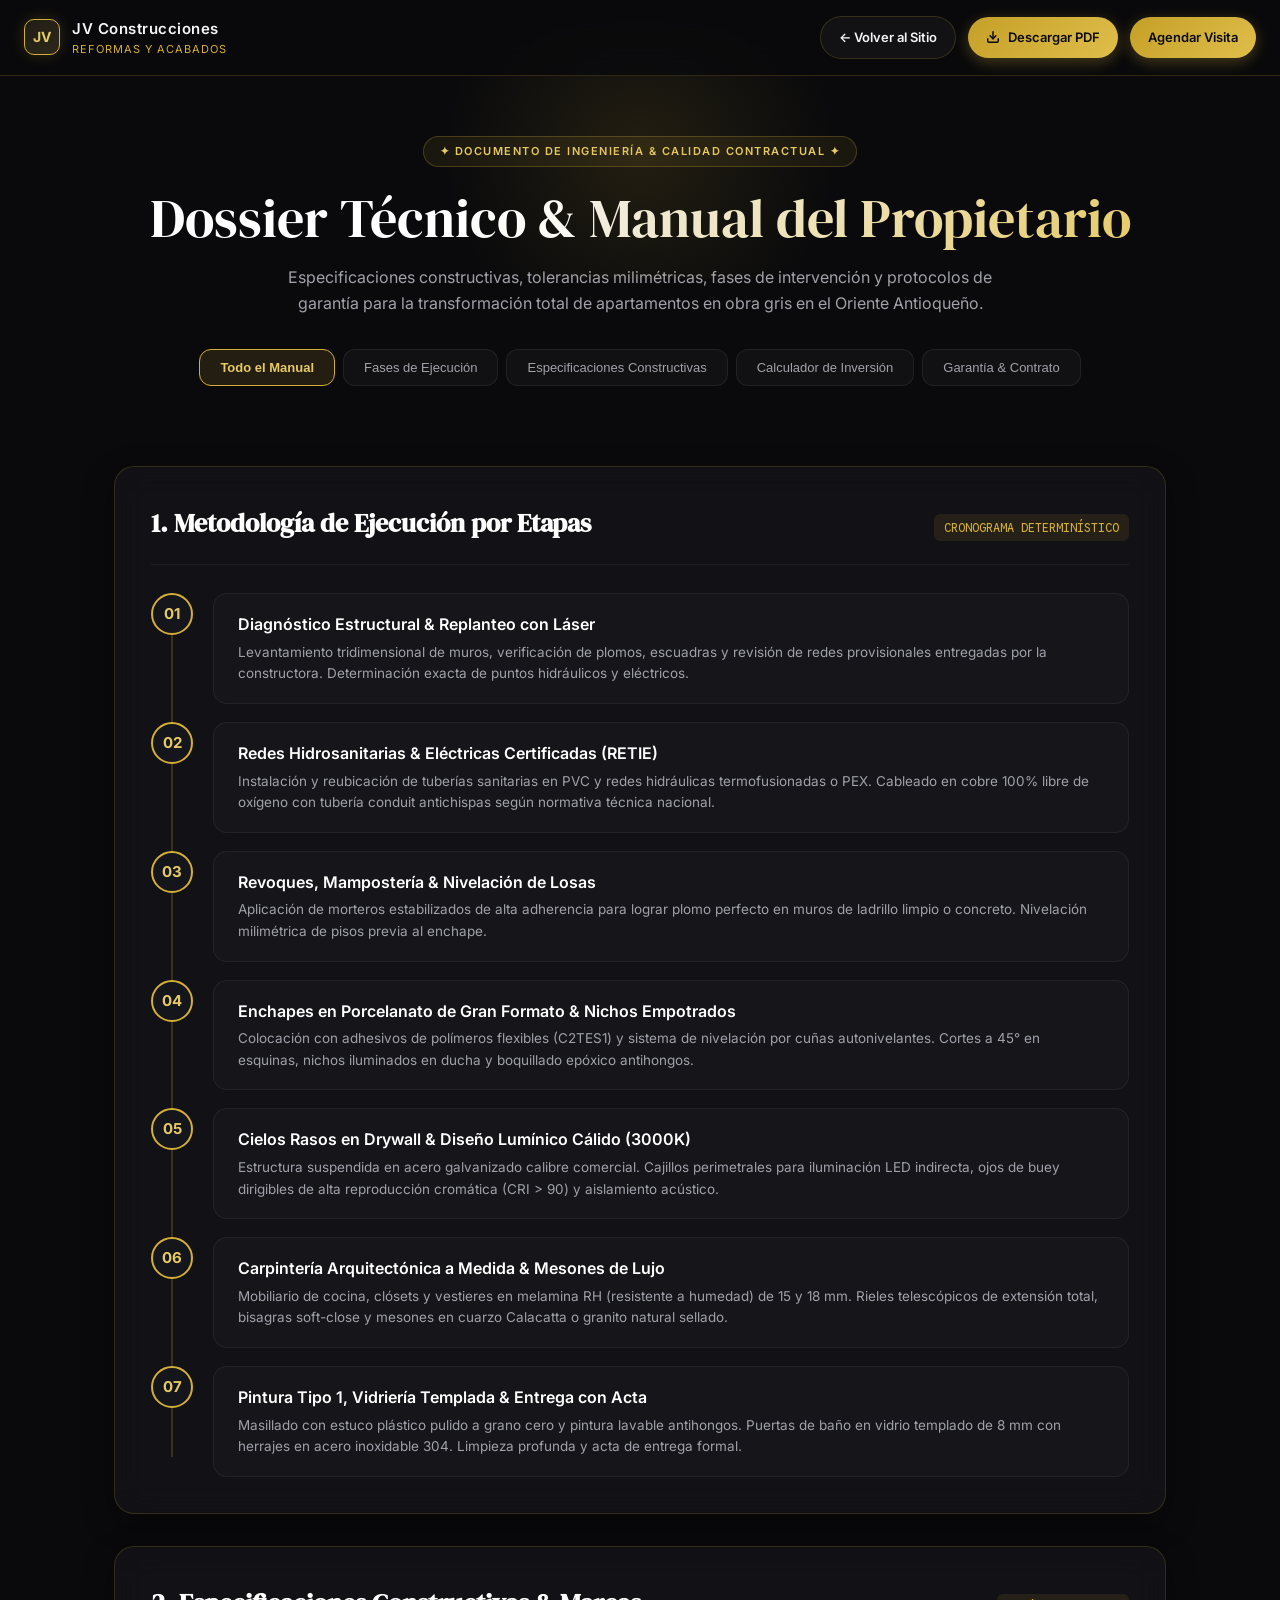
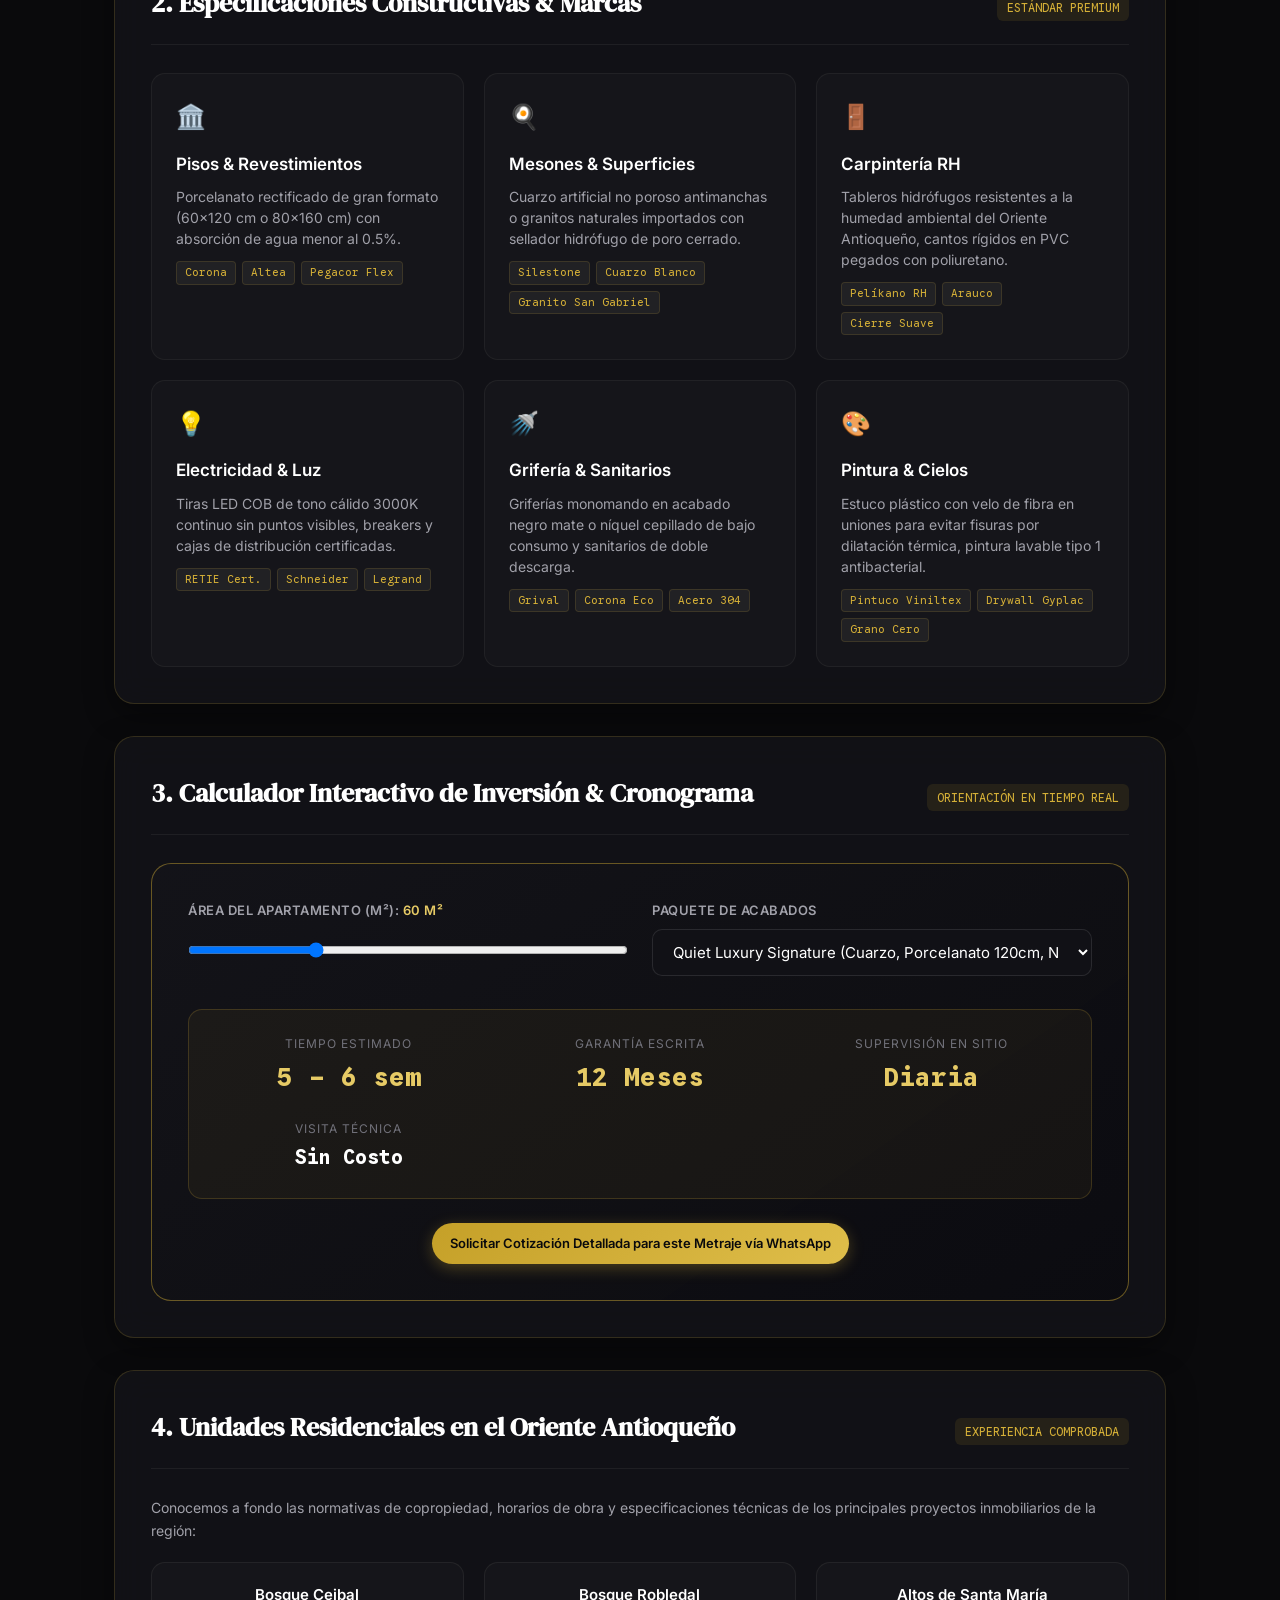
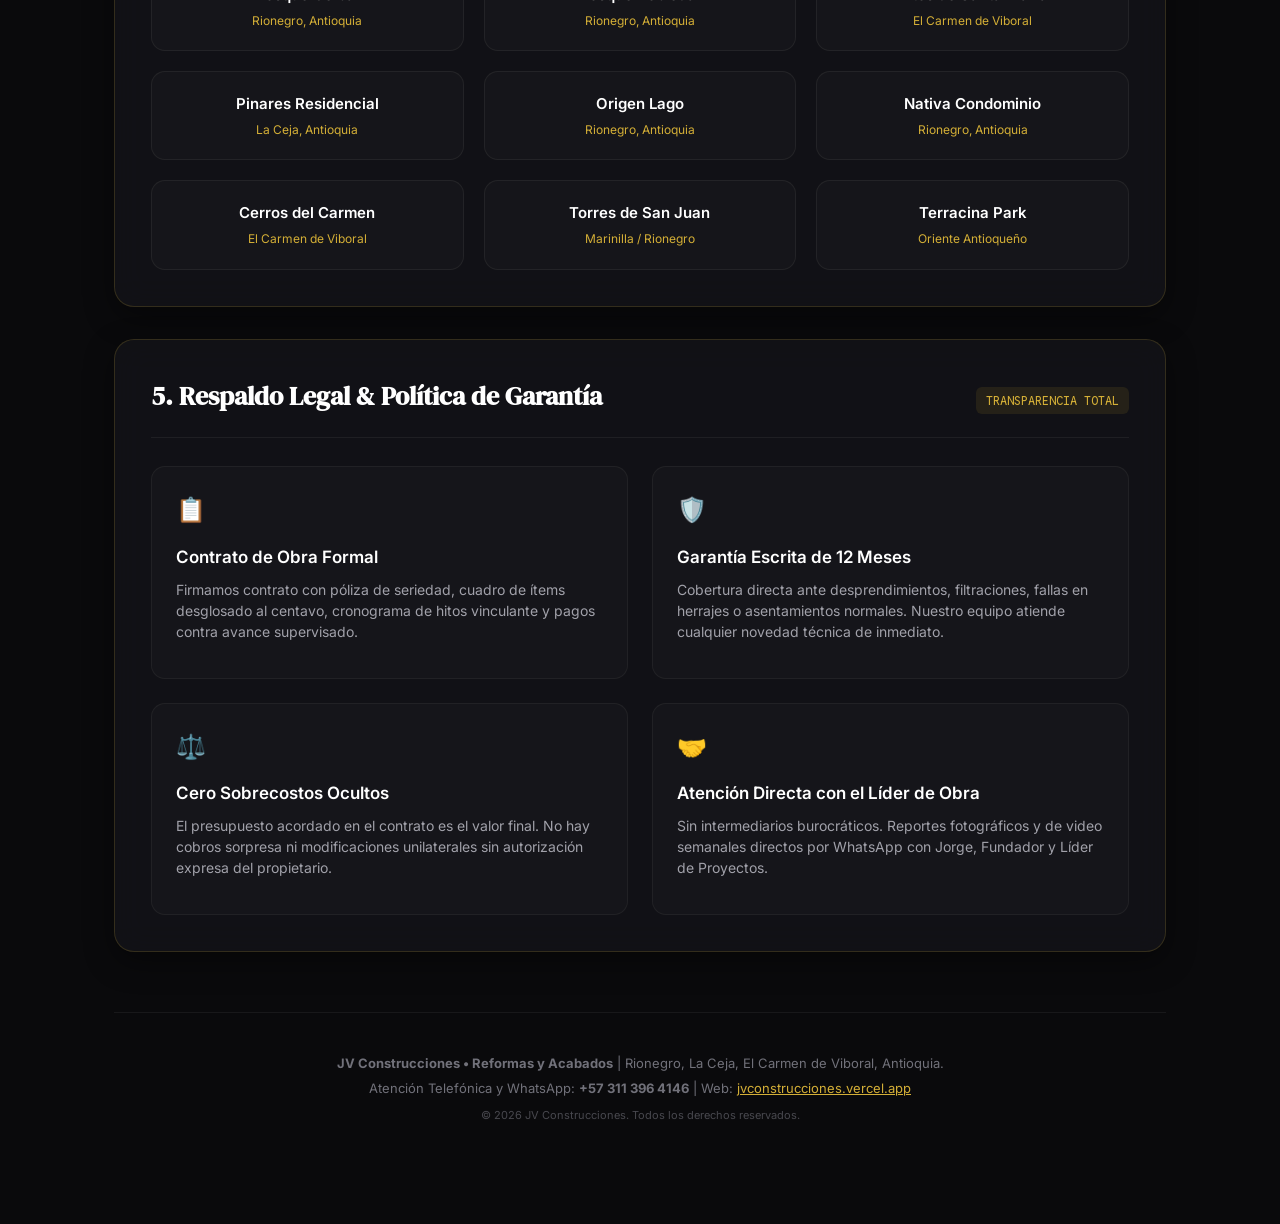
==== MANUAL_INTERACTIVO.html @ c681d83e "docs: introduce interactive technical dossier, compiled PDF, and Big Tech README standards" ====
<!DOCTYPE html>
<html lang="es">
<head>
    <meta charset="UTF-8">
    <meta name="viewport" content="width=device-width, initial-scale=1.0">
    <title>Dossier Técnico & Manual del Propietario | JV Construcciones • Reformas y Acabados</title>
    <meta name="description" content="Guía técnica integral y especificaciones de acabados para propietarios de apartamentos en obra gris en el Oriente Antioqueño. Rionegro, La Ceja, El Carmen de Viboral.">
    <link rel="preconnect" href="https://fonts.googleapis.com">
    <link rel="preconnect" href="https://fonts.gstatic.com" crossorigin>
    <link href="https://fonts.googleapis.com/css2?family=DM+Serif+Display:ital@0;1&family=Google+Sans+Code:wght@400;600&family=Google+Sans+Flex:opsz,wght@8..144,300;400;500;600;700&family=Inter:wght@300;400;500;600;700&display=swap" rel="stylesheet">
    <style>
        :root {
            --bg-obsidian: #0a0a0c;
            --bg-card: rgba(20, 20, 26, 0.75);
            --bg-card-hover: rgba(28, 28, 36, 0.85);
            --border-subtle: rgba(212, 175, 55, 0.18);
            --border-focus: rgba(212, 175, 55, 0.45);
            --gold-champagne: #d4af37;
            --gold-bright: #e6ca65;
            --text-primary: #f5f5f7;
            --text-secondary: #a1a1aa;
            --text-muted: #71717a;
            --radius-md: 14px;
            --radius-lg: 20px;
            --font-display: 'DM Serif Display', Georgia, serif;
            --font-sans: 'Google Sans Flex', 'Inter', -apple-system, BlinkMacSystemFont, sans-serif;
            --font-mono: 'Google Sans Code', monospace;
        }

        * {
            box-sizing: border-box;
            margin: 0;
            padding: 0;
        }

        body {
            background-color: var(--bg-obsidian);
            color: var(--text-primary);
            font-family: var(--font-sans);
            line-height: 1.6;
            -webkit-font-smoothing: antialiased;
            padding-bottom: 80px;
        }

        /* Top Bar */
        .top-nav {
            position: sticky;
            top: 0;
            z-index: 100;
            background: rgba(10, 10, 12, 0.85);
            backdrop-filter: blur(20px);
            -webkit-backdrop-filter: blur(20px);
            border-bottom: 1px solid var(--border-subtle);
            padding: 16px 24px;
            display: flex;
            justify-content: space-between;
            align-items: center;
        }

        .brand-logo {
            display: flex;
            align-items: center;
            gap: 12px;
            text-decoration: none;
            color: var(--text-primary);
        }

        .brand-badge {
            width: 36px;
            height: 36px;
            border-radius: 10px;
            background: linear-gradient(135deg, #1f1d16, #2d281a);
            border: 1px solid var(--gold-champagne);
            display: flex;
            align-items: center;
            justify-content: center;
            font-weight: 700;
            font-size: 14px;
            color: var(--gold-bright);
            box-shadow: 0 0 15px rgba(212, 175, 55, 0.2);
        }

        .brand-name {
            font-size: 15px;
            font-weight: 600;
            letter-spacing: 0.5px;
        }

        .brand-sub {
            font-size: 11px;
            color: var(--gold-champagne);
            letter-spacing: 1px;
            text-transform: uppercase;
        }

        .nav-actions {
            display: flex;
            align-items: center;
            gap: 12px;
        }

        .btn {
            display: inline-flex;
            align-items: center;
            gap: 8px;
            padding: 10px 18px;
            border-radius: 9999px;
            font-size: 13px;
            font-weight: 600;
            text-decoration: none;
            cursor: pointer;
            transition: all 0.2s ease;
            border: none;
        }

        .btn-primary {
            background: linear-gradient(135deg, #c5a028, #dfbe4a);
            color: #0a0a0c;
            box-shadow: 0 4px 15px rgba(212, 175, 55, 0.3);
        }

        .btn-primary:hover {
            transform: translateY(-1px);
            box-shadow: 0 6px 20px rgba(212, 175, 55, 0.45);
        }

        .btn-outline {
            background: rgba(255, 255, 255, 0.04);
            border: 1px solid var(--border-subtle);
            color: var(--text-primary);
        }

        .btn-outline:hover {
            background: rgba(255, 255, 255, 0.08);
            border-color: var(--gold-champagne);
        }

        /* Container */
        .container {
            max-width: 1100px;
            margin: 0 auto;
            padding: 0 24px;
        }

        /* Header Hero */
        .hero {
            padding: 60px 0 40px;
            text-align: center;
            position: relative;
        }

        .hero::before {
            content: '';
            position: absolute;
            top: 20%;
            left: 50%;
            transform: translate(-50%, -50%);
            width: 500px;
            height: 250px;
            background: radial-gradient(circle, rgba(212, 175, 55, 0.12) 0%, rgba(10, 10, 12, 0) 70%);
            pointer-events: none;
            z-index: 0;
        }

        .hero-pill {
            display: inline-flex;
            align-items: center;
            gap: 8px;
            padding: 6px 16px;
            border-radius: 9999px;
            background: rgba(212, 175, 55, 0.08);
            border: 1px solid rgba(212, 175, 55, 0.25);
            font-size: 11px;
            font-weight: 600;
            color: var(--gold-bright);
            letter-spacing: 1.5px;
            text-transform: uppercase;
            margin-bottom: 20px;
        }

        .hero h1 {
            font-family: var(--font-display);
            font-size: clamp(34px, 5vw, 54px);
            font-weight: 400;
            line-height: 1.15;
            margin-bottom: 16px;
            color: #ffffff;
        }

        .hero h1 span {
            background: linear-gradient(135deg, #f5f5f7, var(--gold-bright));
            -webkit-background-clip: text;
            -webkit-text-fill-color: transparent;
        }

        .hero p {
            max-width: 720px;
            margin: 0 auto 32px;
            font-size: 16px;
            color: var(--text-secondary);
        }

        /* Nav Pills / Tabs */
        .tab-nav {
            display: flex;
            justify-content: center;
            gap: 8px;
            margin-bottom: 40px;
            flex-wrap: wrap;
        }

        .tab-btn {
            padding: 10px 20px;
            border-radius: 12px;
            font-size: 13px;
            font-weight: 500;
            background: rgba(255, 255, 255, 0.03);
            border: 1px solid rgba(255, 255, 255, 0.07);
            color: var(--text-secondary);
            cursor: pointer;
            transition: all 0.2s;
        }

        .tab-btn:hover {
            background: rgba(255, 255, 255, 0.07);
            color: #ffffff;
        }

        .tab-btn.active {
            background: rgba(212, 175, 55, 0.12);
            border-color: var(--gold-champagne);
            color: var(--gold-bright);
            font-weight: 600;
        }

        /* Section Layout */
        .section-card {
            background: var(--bg-card);
            border: 1px solid var(--border-subtle);
            border-radius: var(--radius-lg);
            padding: 36px;
            margin-bottom: 32px;
            backdrop-filter: blur(16px);
            box-shadow: 0 10px 30px rgba(0, 0, 0, 0.4);
        }

        .section-header {
            display: flex;
            justify-content: space-between;
            align-items: baseline;
            border-bottom: 1px solid rgba(255, 255, 255, 0.06);
            padding-bottom: 20px;
            margin-bottom: 28px;
            flex-wrap: wrap;
            gap: 12px;
        }

        .section-title {
            font-family: var(--font-display);
            font-size: 26px;
            color: #ffffff;
            display: flex;
            align-items: center;
            gap: 12px;
        }

        .section-tag {
            font-family: var(--font-mono);
            font-size: 12px;
            color: var(--gold-champagne);
            background: rgba(212, 175, 55, 0.1);
            padding: 4px 10px;
            border-radius: 6px;
        }

        /* Grid */
        .grid-2 {
            display: grid;
            grid-template-columns: repeat(auto-fit, minmax(320px, 1fr));
            gap: 24px;
        }

        .grid-3 {
            display: grid;
            grid-template-columns: repeat(auto-fit, minmax(260px, 1fr));
            gap: 20px;
        }

        /* Cards */
        .spec-item {
            background: rgba(255, 255, 255, 0.02);
            border: 1px solid rgba(255, 255, 255, 0.05);
            border-radius: var(--radius-md);
            padding: 24px;
            transition: all 0.2s;
        }

        .spec-item:hover {
            border-color: rgba(212, 175, 55, 0.3);
            background: rgba(255, 255, 255, 0.04);
            transform: translateY(-2px);
        }

        .spec-item-icon {
            font-size: 24px;
            margin-bottom: 14px;
            display: inline-block;
        }

        .spec-item-title {
            font-size: 17px;
            font-weight: 600;
            color: #ffffff;
            margin-bottom: 8px;
        }

        .spec-item-desc {
            font-size: 14px;
            color: var(--text-secondary);
            line-height: 1.5;
            margin-bottom: 12px;
        }

        .spec-badge-list {
            display: flex;
            flex-wrap: wrap;
            gap: 6px;
        }

        .spec-mini-badge {
            font-size: 11px;
            font-family: var(--font-mono);
            padding: 2px 8px;
            border-radius: 4px;
            background: rgba(255, 255, 255, 0.05);
            color: var(--gold-champagne);
            border: 1px solid rgba(212, 175, 55, 0.15);
        }

        /* Interactive Estimator */
        .calc-box {
            background: linear-gradient(145deg, rgba(20, 20, 26, 0.9), rgba(12, 12, 16, 0.95));
            border: 1px solid var(--border-focus);
            border-radius: var(--radius-lg);
            padding: 36px;
        }

        .calc-controls {
            display: grid;
            grid-template-columns: 1fr 1fr;
            gap: 24px;
            margin-bottom: 30px;
        }

        @media (max-width: 680px) {
            .calc-controls {
                grid-template-columns: 1fr;
            }
        }

        .calc-field label {
            display: block;
            font-size: 13px;
            font-weight: 600;
            color: var(--text-secondary);
            margin-bottom: 8px;
            text-transform: uppercase;
            letter-spacing: 0.5px;
        }

        .calc-select, .calc-range {
            width: 100%;
            padding: 12px 16px;
            border-radius: 10px;
            background: #111116;
            border: 1px solid rgba(255, 255, 255, 0.1);
            color: #ffffff;
            font-size: 15px;
            font-family: var(--font-sans);
            outline: none;
            transition: border-color 0.2s;
        }

        .calc-select:focus {
            border-color: var(--gold-champagne);
        }

        .calc-results {
            background: rgba(212, 175, 55, 0.05);
            border: 1px solid rgba(212, 175, 55, 0.2);
            border-radius: var(--radius-md);
            padding: 24px;
            display: grid;
            grid-template-columns: repeat(auto-fit, minmax(200px, 1fr));
            gap: 20px;
            text-align: center;
        }

        .calc-metric-label {
            font-size: 12px;
            color: var(--text-muted);
            text-transform: uppercase;
            letter-spacing: 1px;
            margin-bottom: 4px;
        }

        .calc-metric-val {
            font-size: 26px;
            font-weight: 700;
            color: var(--gold-bright);
            font-family: var(--font-mono);
        }

        /* Process Steps */
        .step-timeline {
            display: flex;
            flex-direction: column;
            gap: 18px;
            position: relative;
        }

        .step-timeline::before {
            content: '';
            position: absolute;
            left: 20px;
            top: 20px;
            bottom: 20px;
            width: 2px;
            background: rgba(212, 175, 55, 0.2);
        }

        .step-row {
            display: flex;
            gap: 20px;
            position: relative;
        }

        .step-num {
            width: 42px;
            height: 42px;
            border-radius: 50%;
            background: #15151c;
            border: 2px solid var(--gold-champagne);
            color: var(--gold-bright);
            font-weight: 700;
            font-size: 15px;
            display: flex;
            align-items: center;
            justify-content: center;
            flex-shrink: 0;
            z-index: 2;
        }

        .step-content {
            background: rgba(255, 255, 255, 0.02);
            border: 1px solid rgba(255, 255, 255, 0.06);
            border-radius: var(--radius-md);
            padding: 18px 24px;
            flex-grow: 1;
        }

        .step-heading {
            font-size: 16px;
            font-weight: 600;
            color: #ffffff;
            margin-bottom: 4px;
        }

        .step-text {
            font-size: 13.5px;
            color: var(--text-secondary);
        }

        /* Unit Projects Grid */
        .unit-card {
            background: rgba(255, 255, 255, 0.02);
            border: 1px solid rgba(255, 255, 255, 0.06);
            border-radius: var(--radius-md);
            padding: 20px;
            text-align: center;
            transition: all 0.2s;
        }

        .unit-card:hover {
            border-color: var(--gold-champagne);
            background: rgba(212, 175, 55, 0.04);
            transform: translateY(-2px);
        }

        .unit-card-name {
            font-size: 15px;
            font-weight: 600;
            color: #ffffff;
            margin-bottom: 4px;
        }

        .unit-card-loc {
            font-size: 12px;
            color: var(--gold-champagne);
        }

        /* Footer */
        .footer-note {
            text-align: center;
            padding: 40px 0 20px;
            color: var(--text-muted);
            font-size: 13px;
            border-top: 1px solid rgba(255, 255, 255, 0.06);
            margin-top: 60px;
        }

        /* Print Mode for PDF Compilation */
        @media print {
            body {
                background-color: #ffffff !important;
                color: #111111 !important;
                padding-bottom: 0;
            }
            .top-nav, .nav-actions, .tab-nav, .btn, .calc-controls {
                display: none !important;
            }
            .section-card {
                background: #ffffff !important;
                border: 1px solid #e0e0e0 !important;
                box-shadow: none !important;
                color: #111111 !important;
                page-break-inside: avoid;
                margin-bottom: 24px;
                padding: 20px;
            }
            .hero h1, .section-title, .spec-item-title, .step-heading, .unit-card-name {
                color: #111111 !important;
            }
            .hero p, .spec-item-desc, .step-text, .text-secondary {
                color: #444444 !important;
            }
            .calc-box, .calc-results {
                background: #f8f9fa !important;
                border: 1px solid #cccccc !important;
            }
            .calc-metric-val {
                color: #997300 !important;
            }
            .step-num {
                background: #ffffff !important;
                border-color: #997300 !important;
                color: #997300 !important;
            }
            .step-timeline::before {
                background: #cccccc !important;
            }
            .spec-item, .step-content, .unit-card {
                background: #ffffff !important;
                border: 1px solid #e5e5e5 !important;
            }
        }
    </style>
</head>
<body>

    <!-- Sticky Navigation -->
    <nav class="top-nav">
        <a href="index.html" class="brand-logo">
            <div class="brand-badge">JV</div>
            <div>
                <div class="brand-name">JV Construcciones</div>
                <div class="brand-sub">Reformas y Acabados</div>
            </div>
        </a>
        <div class="nav-actions">
            <a href="index.html" class="btn btn-outline">← Volver al Sitio</a>
            <a href="dossier.pdf" download="DOSSIER_TECNICO_JV_CONSTRUCCIONES.pdf" class="btn btn-primary" id="btn-pdf-download">
                <svg width="14" height="14" viewBox="0 0 24 24" fill="none" stroke="currentColor" stroke-width="2.5" stroke-linecap="round" stroke-linejoin="round"><path d="M21 15v4a2 2 0 0 1-2 2H5a2 2 0 0 1-2-2v-4"></path><polyline points="7 10 12 15 17 10"></polyline><line x1="12" y1="15" x2="12" y2="3"></line></svg>
                Descargar PDF
            </a>
            <a href="https://wa.me/573113964146?text=Hola%20JV%20Construcciones,%20le%C3%AD%20el%20Dossier%20T%C3%A9cnico%20y%20deseo%20agendar%20una%20visita%20de%20valoraci%C3%B3n." class="btn btn-primary" target="_blank" rel="noopener">
                Agendar Visita
            </a>
        </div>
    </nav>

    <!-- Header Hero -->
    <header class="hero container">
        <div class="hero-pill">✦ DOCUMENTO DE INGENIERÍA & CALIDAD CONTRACTUAL ✦</div>
        <h1>Dossier Técnico & <span>Manual del Propietario</span></h1>
        <p>Especificaciones constructivas, tolerancias milimétricas, fases de intervención y protocolos de garantía para la transformación total de apartamentos en obra gris en el Oriente Antioqueño.</p>

        <!-- Navigation Tabs -->
        <div class="tab-nav">
            <button class="tab-btn active" onclick="filterTab('todos')">Todo el Manual</button>
            <button class="tab-btn" onclick="filterTab('fases')">Fases de Ejecución</button>
            <button class="tab-btn" onclick="filterTab('especificaciones')">Especificaciones Constructivas</button>
            <button class="tab-btn" onclick="filterTab('estimador')">Calculador de Inversión</button>
            <button class="tab-btn" onclick="filterTab('garantia')">Garantía & Contrato</button>
        </div>
    </header>

    <main class="container">

        <!-- Section 1: Protocolo de Fases -->
        <section class="section-card tab-content" id="sec-fases">
            <div class="section-header">
                <h2 class="section-title">
                    <span>1. Metodología de Ejecución por Etapas</span>
                </h2>
                <span class="section-tag">CRONOGRAMA DETERMINÍSTICO</span>
            </div>
            <div class="step-timeline">
                <div class="step-row">
                    <div class="step-num">01</div>
                    <div class="step-content">
                        <h3 class="step-heading">Diagnóstico Estructural & Replanteo con Láser</h3>
                        <p class="step-text">Levantamiento tridimensional de muros, verificación de plomos, escuadras y revisión de redes provisionales entregadas por la constructora. Determinación exacta de puntos hidráulicos y eléctricos.</p>
                    </div>
                </div>
                <div class="step-row">
                    <div class="step-num">02</div>
                    <div class="step-content">
                        <h3 class="step-heading">Redes Hidrosanitarias & Eléctricas Certificadas (RETIE)</h3>
                        <p class="step-text">Instalación y reubicación de tuberías sanitarias en PVC y redes hidráulicas termofusionadas o PEX. Cableado en cobre 100% libre de oxígeno con tubería conduit antichispas según normativa técnica nacional.</p>
                    </div>
                </div>
                <div class="step-row">
                    <div class="step-num">03</div>
                    <div class="step-content">
                        <h3 class="step-heading">Revoques, Mampostería & Nivelación de Losas</h3>
                        <p class="step-text">Aplicación de morteros estabilizados de alta adherencia para lograr plomo perfecto en muros de ladrillo limpio o concreto. Nivelación milimétrica de pisos previa al enchape.</p>
                    </div>
                </div>
                <div class="step-row">
                    <div class="step-num">04</div>
                    <div class="step-content">
                        <h3 class="step-heading">Enchapes en Porcelanato de Gran Formato & Nichos Empotrados</h3>
                        <p class="step-text">Colocación con adhesivos de polímeros flexibles (C2TES1) y sistema de nivelación por cuñas autonivelantes. Cortes a 45° en esquinas, nichos iluminados en ducha y boquillado epóxico antihongos.</p>
                    </div>
                </div>
                <div class="step-row">
                    <div class="step-num">05</div>
                    <div class="step-content">
                        <h3 class="step-heading">Cielos Rasos en Drywall & Diseño Lumínico Cálido (3000K)</h3>
                        <p class="step-text">Estructura suspendida en acero galvanizado calibre comercial. Cajillos perimetrales para iluminación LED indirecta, ojos de buey dirigibles de alta reproducción cromática (CRI > 90) y aislamiento acústico.</p>
                    </div>
                </div>
                <div class="step-row">
                    <div class="step-num">06</div>
                    <div class="step-content">
                        <h3 class="step-heading">Carpintería Arquitectónica a Medida & Mesones de Lujo</h3>
                        <p class="step-text">Mobiliario de cocina, clósets y vestieres en melamina RH (resistente a humedad) de 15 y 18 mm. Rieles telescópicos de extensión total, bisagras soft-close y mesones en cuarzo Calacatta o granito natural sellado.</p>
                    </div>
                </div>
                <div class="step-row">
                    <div class="step-num">07</div>
                    <div class="step-content">
                        <h3 class="step-heading">Pintura Tipo 1, Vidriería Templada & Entrega con Acta</h3>
                        <p class="step-text">Masillado con estuco plástico pulido a grano cero y pintura lavable antihongos. Puertas de baño en vidrio templado de 8 mm con herrajes en acero inoxidable 304. Limpieza profunda y acta de entrega formal.</p>
                    </div>
                </div>
            </div>
        </section>

        <!-- Section 2: Especificaciones de Materiales -->
        <section class="section-card tab-content" id="sec-especificaciones">
            <div class="section-header">
                <h2 class="section-title">
                    <span>2. Especificaciones Constructivas & Marcas</span>
                </h2>
                <span class="section-tag">ESTÁNDAR PREMIUM</span>
            </div>
            <div class="grid-3">
                <div class="spec-item">
                    <div class="spec-item-icon">🏛️</div>
                    <h3 class="spec-item-title">Pisos & Revestimientos</h3>
                    <p class="spec-item-desc">Porcelanato rectificado de gran formato (60x120 cm o 80x160 cm) con absorción de agua menor al 0.5%.</p>
                    <div class="spec-badge-list">
                        <span class="spec-mini-badge">Corona</span>
                        <span class="spec-mini-badge">Altea</span>
                        <span class="spec-mini-badge">Pegacor Flex</span>
                    </div>
                </div>
                <div class="spec-item">
                    <div class="spec-item-icon">🍳</div>
                    <h3 class="spec-item-title">Mesones & Superficies</h3>
                    <p class="spec-item-desc">Cuarzo artificial no poroso antimanchas o granitos naturales importados con sellador hidrófugo de poro cerrado.</p>
                    <div class="spec-badge-list">
                        <span class="spec-mini-badge">Silestone</span>
                        <span class="spec-mini-badge">Cuarzo Blanco</span>
                        <span class="spec-mini-badge">Granito San Gabriel</span>
                    </div>
                </div>
                <div class="spec-item">
                    <div class="spec-item-icon">🚪</div>
                    <h3 class="spec-item-title">Carpintería RH</h3>
                    <p class="spec-item-desc">Tableros hidrófugos resistentes a la humedad ambiental del Oriente Antioqueño, cantos rígidos en PVC pegados con poliuretano.</p>
                    <div class="spec-badge-list">
                        <span class="spec-mini-badge">Pelíkano RH</span>
                        <span class="spec-mini-badge">Arauco</span>
                        <span class="spec-mini-badge">Cierre Suave</span>
                    </div>
                </div>
                <div class="spec-item">
                    <div class="spec-item-icon">💡</div>
                    <h3 class="spec-item-title">Electricidad & Luz</h3>
                    <p class="spec-item-desc">Tiras LED COB de tono cálido 3000K continuo sin puntos visibles, breakers y cajas de distribución certificadas.</p>
                    <div class="spec-badge-list">
                        <span class="spec-mini-badge">RETIE Cert.</span>
                        <span class="spec-mini-badge">Schneider</span>
                        <span class="spec-mini-badge">Legrand</span>
                    </div>
                </div>
                <div class="spec-item">
                    <div class="spec-item-icon">🚿</div>
                    <h3 class="spec-item-title">Grifería & Sanitarios</h3>
                    <p class="spec-item-desc">Griferías monomando en acabado negro mate o níquel cepillado de bajo consumo y sanitarios de doble descarga.</p>
                    <div class="spec-badge-list">
                        <span class="spec-mini-badge">Grival</span>
                        <span class="spec-mini-badge">Corona Eco</span>
                        <span class="spec-mini-badge">Acero 304</span>
                    </div>
                </div>
                <div class="spec-item">
                    <div class="spec-item-icon">🎨</div>
                    <h3 class="spec-item-title">Pintura & Cielos</h3>
                    <p class="spec-item-desc">Estuco plástico con velo de fibra en uniones para evitar fisuras por dilatación térmica, pintura lavable tipo 1 antibacterial.</p>
                    <div class="spec-badge-list">
                        <span class="spec-mini-badge">Pintuco Viniltex</span>
                        <span class="spec-mini-badge">Drywall Gyplac</span>
                        <span class="spec-mini-badge">Grano Cero</span>
                    </div>
                </div>
            </div>
        </section>

        <!-- Section 3: Calculador de Inversión y Cronograma -->
        <section class="section-card tab-content" id="sec-estimador">
            <div class="section-header">
                <h2 class="section-title">
                    <span>3. Calculador Interactivo de Inversión & Cronograma</span>
                </h2>
                <span class="section-tag">ORIENTACIÓN EN TIEMPO REAL</span>
            </div>
            <div class="calc-box">
                <div class="calc-controls">
                    <div class="calc-field">
                        <label for="calc-area">Área del Apartamento (m²): <span id="area-val" style="color:var(--gold-bright)">60 m²</span></label>
                        <input type="range" id="calc-area" class="calc-range" min="35" max="130" value="60" step="5" oninput="updateEstimate()">
                    </div>
                    <div class="calc-field">
                        <label for="calc-plan">Paquete de Acabados</label>
                        <select id="calc-plan" class="calc-select" onchange="updateEstimate()">
                            <option value="integral">Integral Armonía (Pisos, Cocina, Baños, Techos)</option>
                            <option value="luxury" selected>Quiet Luxury Signature (Cuarzo, Porcelanato 120cm, Nichos LED)</option>
                            <option value="premium">Custom High-End (Diseño Arquitectónico Completo)</option>
                        </select>
                    </div>
                </div>
                <div class="calc-results">
                    <div>
                        <div class="calc-metric-label">Tiempo Estimado</div>
                        <div class="calc-metric-val" id="res-time">5 - 6 sem</div>
                    </div>
                    <div>
                        <div class="calc-metric-label">Garantía Escrita</div>
                        <div class="calc-metric-val">12 Meses</div>
                    </div>
                    <div>
                        <div class="calc-metric-label">Supervisión en Sitio</div>
                        <div class="calc-metric-val">Diaria</div>
                    </div>
                    <div>
                        <div class="calc-metric-label">Visita Técnica</div>
                        <div class="calc-metric-val" style="font-size:20px; color:#ffffff;">Sin Costo</div>
                    </div>
                </div>
                <div style="text-align:center; margin-top:24px;">
                    <a href="#" id="calc-wa-link" class="btn btn-primary" target="_blank" rel="noopener">
                        Solicitar Cotización Detallada para este Metraje vía WhatsApp
                    </a>
                </div>
            </div>
        </section>

        <!-- Section 4: Unidades Residenciales con Experiencia -->
        <section class="section-card tab-content" id="sec-unidades">
            <div class="section-header">
                <h2 class="section-title">
                    <span>4. Unidades Residenciales en el Oriente Antioqueño</span>
                </h2>
                <span class="section-tag">EXPERIENCIA COMPROBADA</span>
            </div>
            <p style="color:var(--text-secondary); margin-bottom:20px; font-size:14px;">Conocemos a fondo las normativas de copropiedad, horarios de obra y especificaciones técnicas de los principales proyectos inmobiliarios de la región:</p>
            <div class="grid-3">
                <div class="unit-card">
                    <div class="unit-card-name">Bosque Ceibal</div>
                    <div class="unit-card-loc">Rionegro, Antioquia</div>
                </div>
                <div class="unit-card">
                    <div class="unit-card-name">Bosque Robledal</div>
                    <div class="unit-card-loc">Rionegro, Antioquia</div>
                </div>
                <div class="unit-card">
                    <div class="unit-card-name">Altos de Santa María</div>
                    <div class="unit-card-loc">El Carmen de Viboral</div>
                </div>
                <div class="unit-card">
                    <div class="unit-card-name">Pinares Residencial</div>
                    <div class="unit-card-loc">La Ceja, Antioquia</div>
                </div>
                <div class="unit-card">
                    <div class="unit-card-name">Origen Lago</div>
                    <div class="unit-card-loc">Rionegro, Antioquia</div>
                </div>
                <div class="unit-card">
                    <div class="unit-card-name">Nativa Condominio</div>
                    <div class="unit-card-loc">Rionegro, Antioquia</div>
                </div>
                <div class="unit-card">
                    <div class="unit-card-name">Cerros del Carmen</div>
                    <div class="unit-card-loc">El Carmen de Viboral</div>
                </div>
                <div class="unit-card">
                    <div class="unit-card-name">Torres de San Juan</div>
                    <div class="unit-card-loc">Marinilla / Rionegro</div>
                </div>
                <div class="unit-card">
                    <div class="unit-card-name">Terracina Park</div>
                    <div class="unit-card-loc">Oriente Antioqueño</div>
                </div>
            </div>
        </section>

        <!-- Section 5: Garantía & Blindaje Contractual -->
        <section class="section-card tab-content" id="sec-garantia">
            <div class="section-header">
                <h2 class="section-title">
                    <span>5. Respaldo Legal & Política de Garantía</span>
                </h2>
                <span class="section-tag">TRANSPARENCIA TOTAL</span>
            </div>
            <div class="grid-2">
                <div class="spec-item">
                    <div class="spec-item-icon">📋</div>
                    <h3 class="spec-item-title">Contrato de Obra Formal</h3>
                    <p class="spec-item-desc">Firmamos contrato con póliza de seriedad, cuadro de ítems desglosado al centavo, cronograma de hitos vinculante y pagos contra avance supervisado.</p>
                </div>
                <div class="spec-item">
                    <div class="spec-item-icon">🛡️</div>
                    <h3 class="spec-item-title">Garantía Escrita de 12 Meses</h3>
                    <p class="spec-item-desc">Cobertura directa ante desprendimientos, filtraciones, fallas en herrajes o asentamientos normales. Nuestro equipo atiende cualquier novedad técnica de inmediato.</p>
                </div>
                <div class="spec-item">
                    <div class="spec-item-icon">⚖️</div>
                    <h3 class="spec-item-title">Cero Sobrecostos Ocultos</h3>
                    <p class="spec-item-desc">El presupuesto acordado en el contrato es el valor final. No hay cobros sorpresa ni modificaciones unilaterales sin autorización expresa del propietario.</p>
                </div>
                <div class="spec-item">
                    <div class="spec-item-icon">🤝</div>
                    <h3 class="spec-item-title">Atención Directa con el Líder de Obra</h3>
                    <p class="spec-item-desc">Sin intermediarios burocráticos. Reportes fotográficos y de video semanales directos por WhatsApp con Jorge, Fundador y Líder de Proyectos.</p>
                </div>
            </div>
        </section>

        <footer class="footer-note">
            <p><strong>JV Construcciones • Reformas y Acabados</strong> | Rionegro, La Ceja, El Carmen de Viboral, Antioquia.</p>
            <p style="margin-top:4px;">Atención Telefónica y WhatsApp: <strong>+57 311 396 4146</strong> | Web: <a href="https://jvconstrucciones.vercel.app" style="color:var(--gold-champagne);">jvconstrucciones.vercel.app</a></p>
            <p style="margin-top:8px; font-size:11px; opacity:0.6;">© 2026 JV Construcciones. Todos los derechos reservados.</p>
        </footer>

    </main>

    <script>
        function filterTab(tabName) {
            const buttons = document.querySelectorAll('.tab-btn');
            buttons.forEach(b => b.classList.remove('active'));
            event.target.classList.add('active');

            const sections = document.querySelectorAll('.tab-content');
            if (tabName === 'todos') {
                sections.forEach(s => s.style.display = 'block');
            } else if (tabName === 'fases') {
                sections.forEach(s => s.style.display = 'none');
                document.getElementById('sec-fases').style.display = 'block';
            } else if (tabName === 'especificaciones') {
                sections.forEach(s => s.style.display = 'none');
                document.getElementById('sec-especificaciones').style.display = 'block';
            } else if (tabName === 'estimador') {
                sections.forEach(s => s.style.display = 'none');
                document.getElementById('sec-estimador').style.display = 'block';
            } else if (tabName === 'garantia') {
                sections.forEach(s => s.style.display = 'none');
                document.getElementById('sec-garantia').style.display = 'block';
                document.getElementById('sec-unidades').style.display = 'block';
            }
        }

        function updateEstimate() {
            const area = parseInt(document.getElementById('calc-area').value, 10);
            const plan = document.getElementById('calc-plan').value;
            document.getElementById('area-val').innerText = area + ' m²';

            let weeks = '4 - 5 sem';
            if (area <= 50) weeks = '3 - 4 sem';
            else if (area <= 75) weeks = '5 - 6 sem';
            else if (area <= 95) weeks = '6 - 7 sem';
            else weeks = '7 - 9 sem';

            document.getElementById('res-time').innerText = weeks;

            const planNames = {
                integral: 'Integral Armonía',
                luxury: 'Quiet Luxury Signature',
                premium: 'Custom High-End'
            };
            const planText = planNames[plan] || 'Personalizado';

            const waUrl = 'https://wa.me/573113964146?text=' + encodeURIComponent(
                'Hola JV Construcciones, revisé el Dossier Técnico. Tengo un apartamento de ' + area + ' m² en obra gris y me interesa el paquete ' + planText + '. Deseo agendar una visita técnica de valoración sin costo.'
            );
            document.getElementById('calc-wa-link').href = waUrl;
        }

        // Initialize on load
        updateEstimate();
    </script>
</body>
</html>
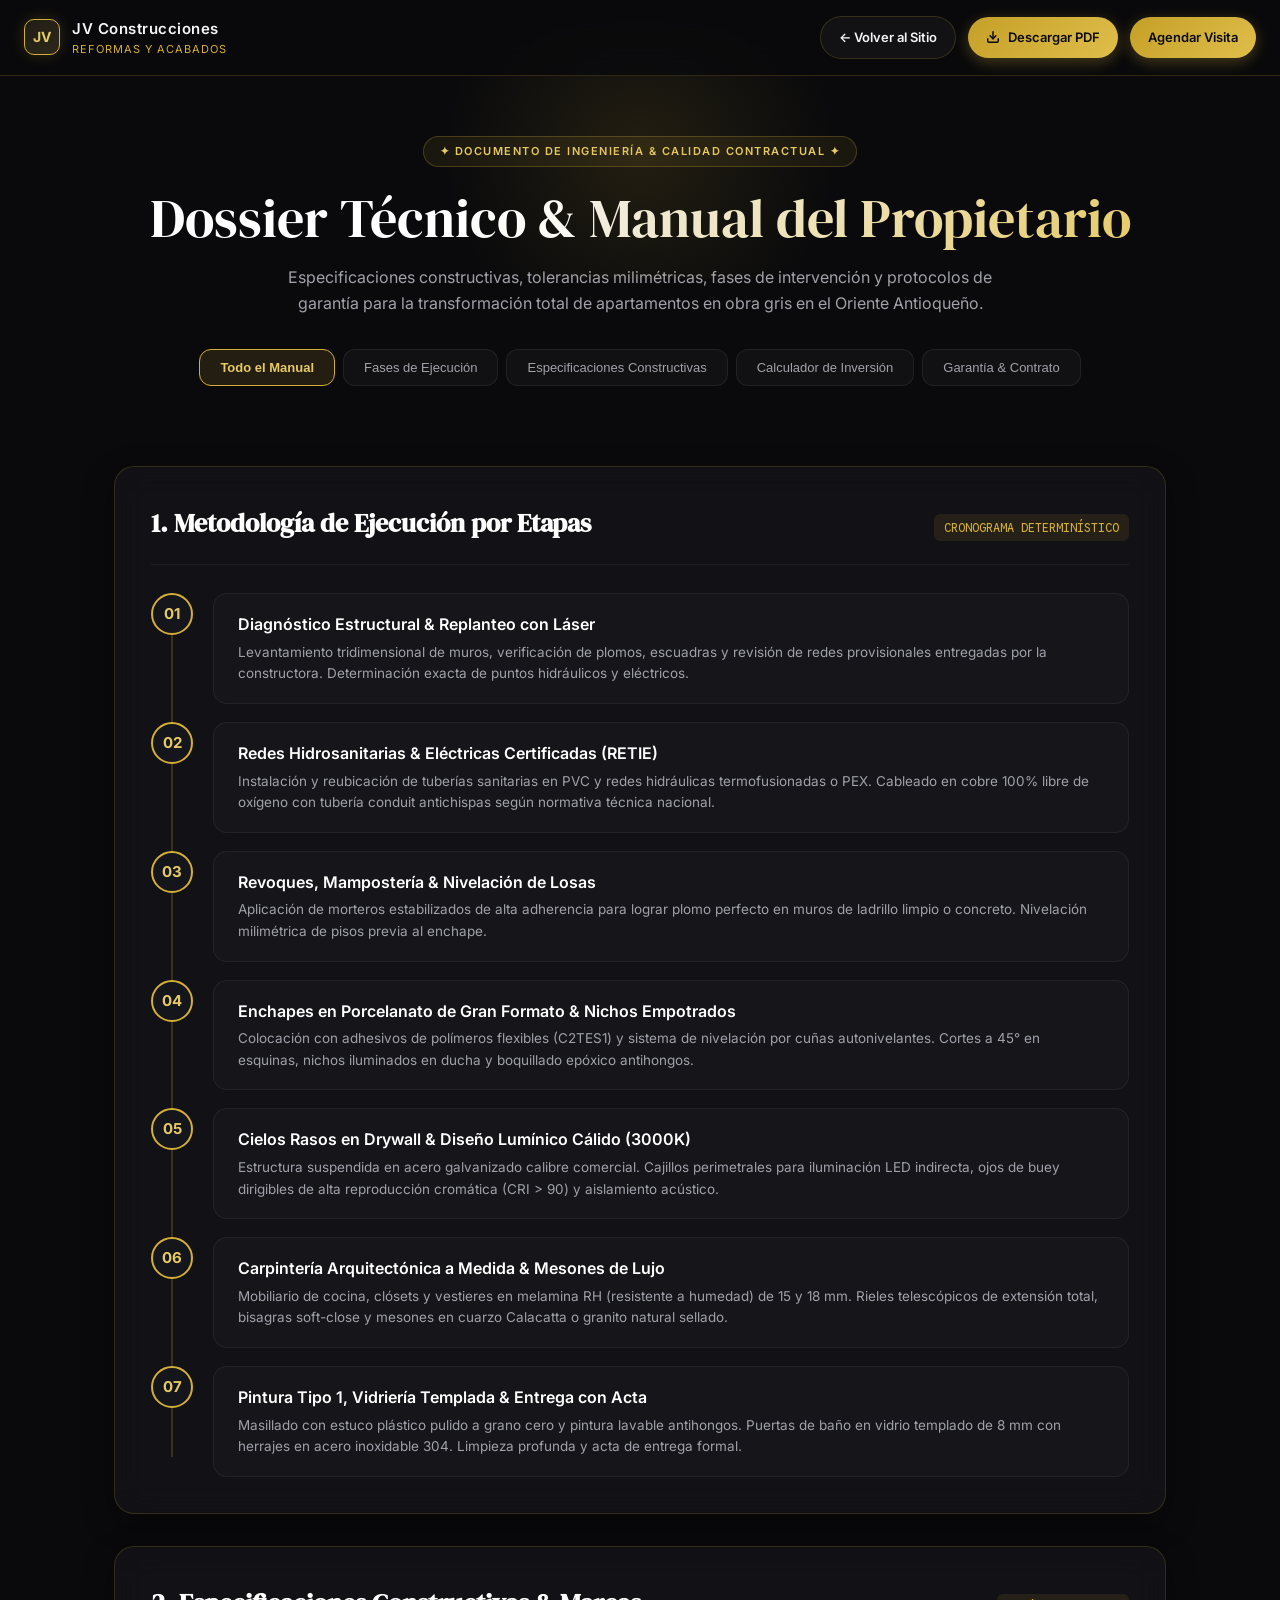
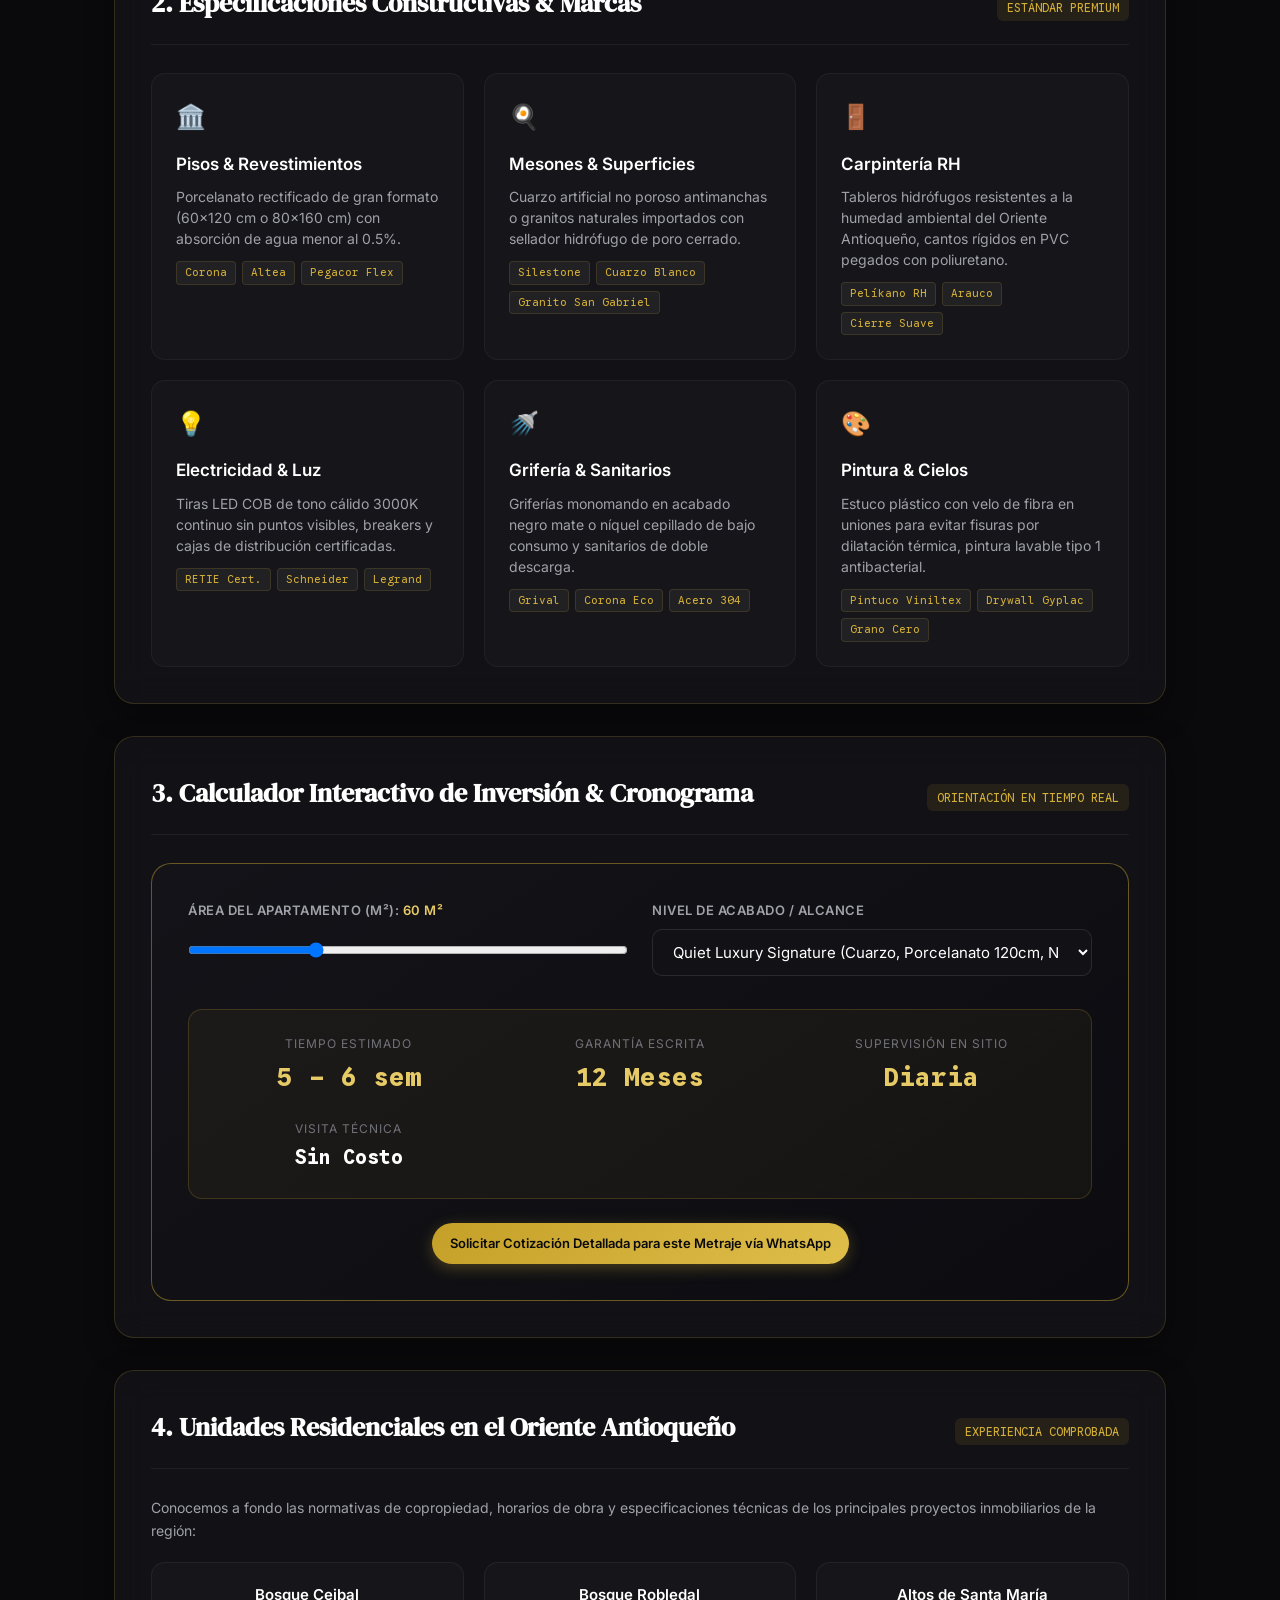
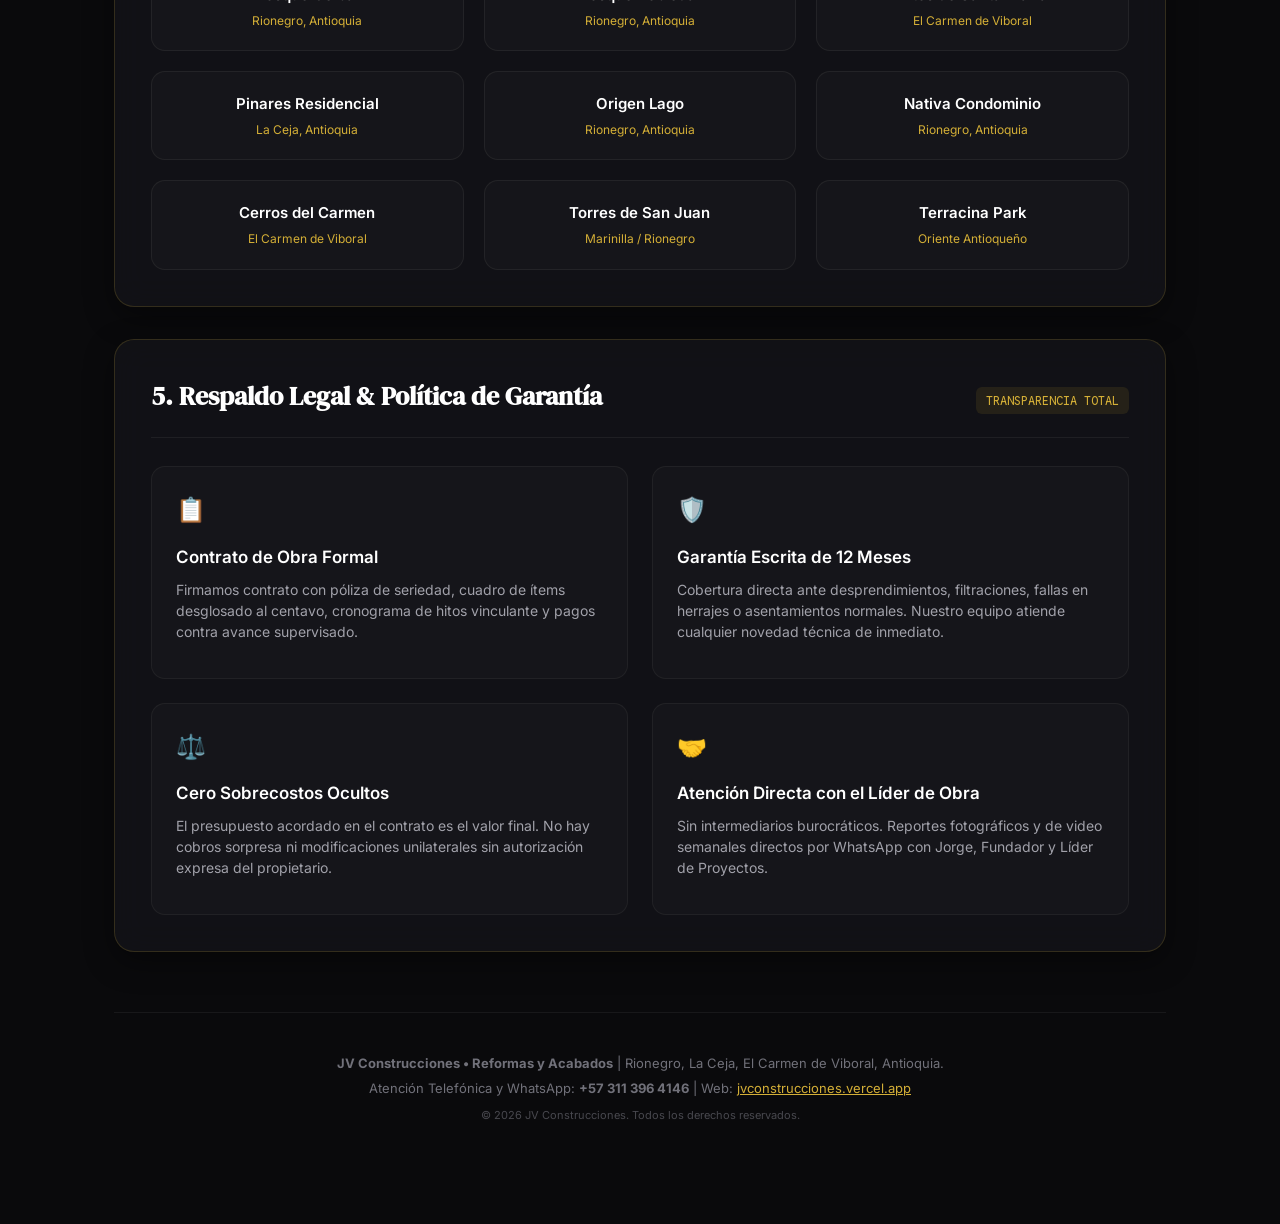
==== commit 0b098fed: "feat(landing): remove packages, integrate 15 real on-site photos and optimize gallery filters" ====
--- a/MANUAL_INTERACTIVO.html
+++ b/MANUAL_INTERACTIVO.html
@@ -745,7 +745,7 @@
                         <input type="range" id="calc-area" class="calc-range" min="35" max="130" value="60" step="5" oninput="updateEstimate()">
                     </div>
                     <div class="calc-field">
-                        <label for="calc-plan">Paquete de Acabados</label>
+                        <label for="calc-plan">Nivel de Acabado / Alcance</label>
                         <select id="calc-plan" class="calc-select" onchange="updateEstimate()">
                             <option value="integral">Integral Armonía (Pisos, Cocina, Baños, Techos)</option>
                             <option value="luxury" selected>Quiet Luxury Signature (Cuarzo, Porcelanato 120cm, Nichos LED)</option>
@@ -914,7 +914,7 @@
             const planText = planNames[plan] || 'Personalizado';
 
             const waUrl = 'https://wa.me/573113964146?text=' + encodeURIComponent(
-                'Hola JV Construcciones, revisé el Dossier Técnico. Tengo un apartamento de ' + area + ' m² en obra gris y me interesa el paquete ' + planText + '. Deseo agendar una visita técnica de valoración sin costo.'
+                'Hola JV Construcciones, revisé el Dossier Técnico. Tengo un apartamento de ' + area + ' m² en obra gris y me interesa la cotización para alcance ' + planText + '. Deseo agendar una visita técnica de valoración sin costo.'
             );
             document.getElementById('calc-wa-link').href = waUrl;
         }
